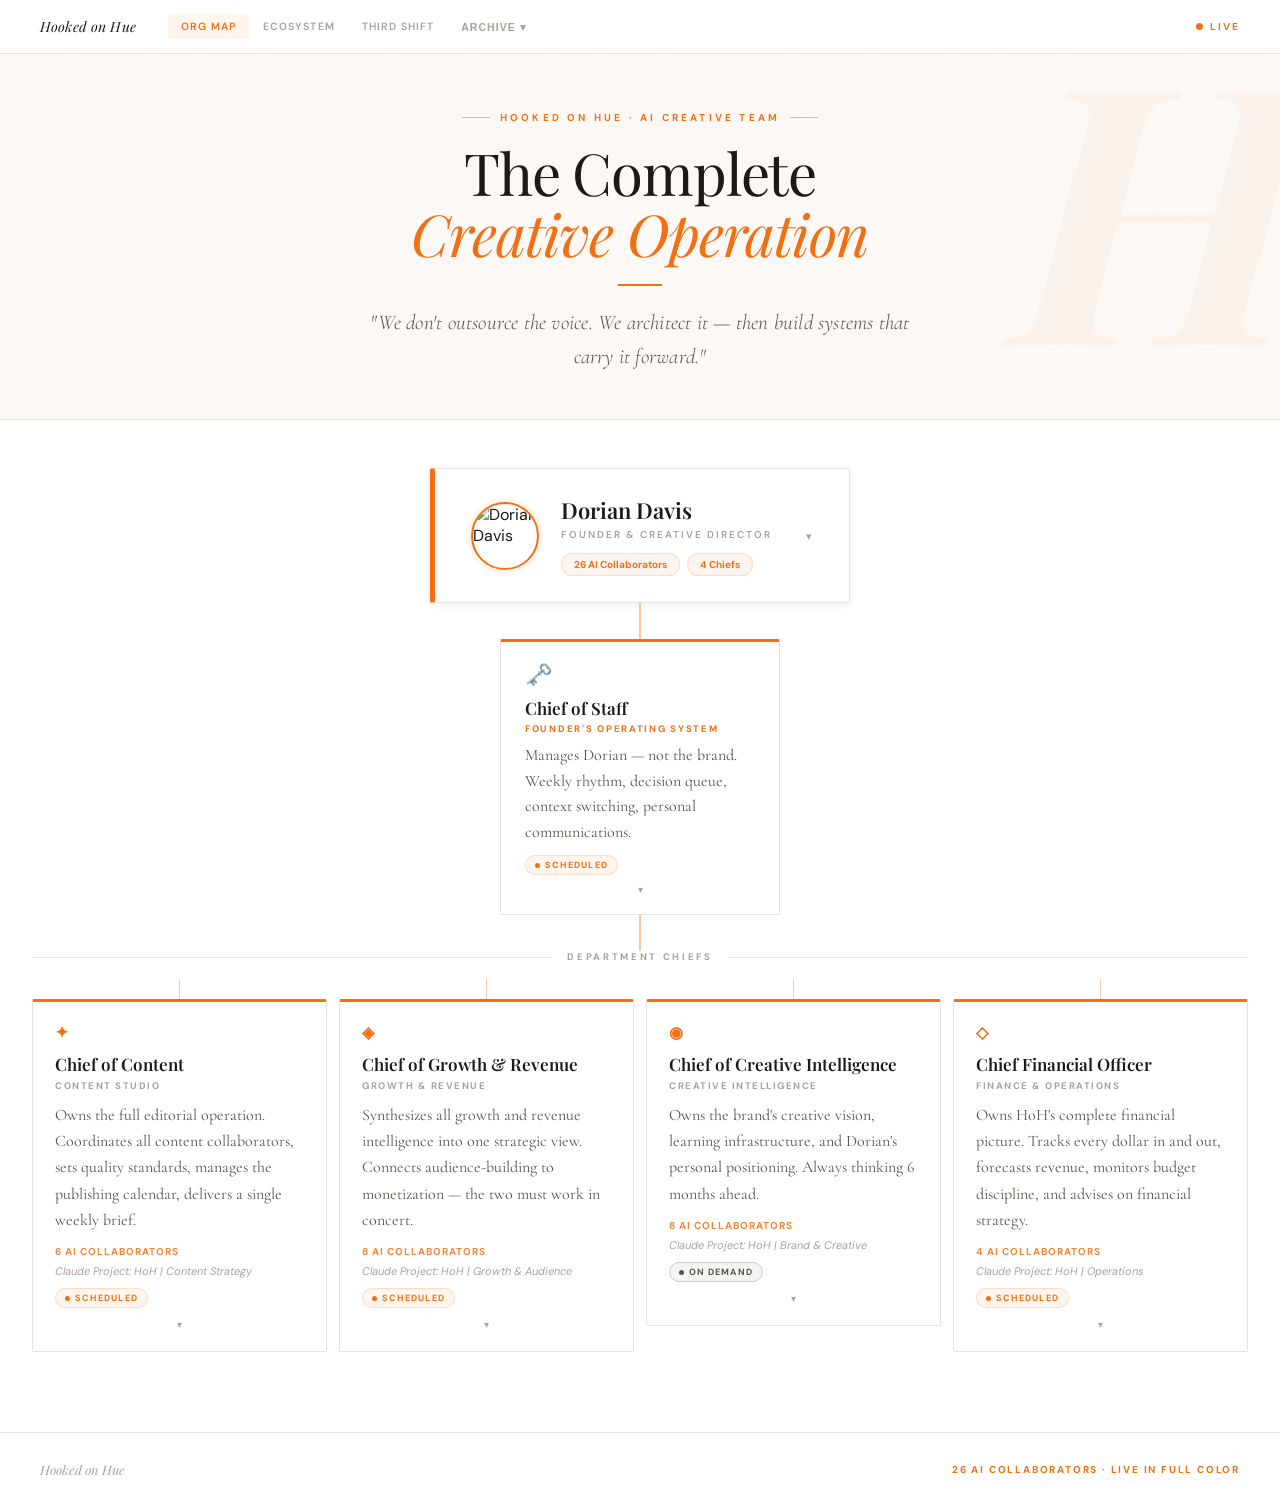
==== index.html @ 6f7af5a8 "v6 Refresh" ====
<!DOCTYPE html>
<html lang="en">
<head>
<meta charset="UTF-8">
<meta name="viewport" content="width=device-width, initial-scale=1.0">
<title>Hooked on Hue — AI Creative Team</title>
<link rel="preconnect" href="https://fonts.googleapis.com">
<link rel="preconnect" href="https://fonts.gstatic.com" crossorigin>
<link href="https://fonts.googleapis.com/css2?family=Playfair+Display:ital,wght@0,400;0,600;0,700;1,400;1,600&family=Cormorant+Garamond:ital,wght@0,300;0,400;0,500;1,300;1,400&family=DM+Sans:opsz,wght@9..40,300;9..40,400;9..40,500;9..40,600&display=swap" rel="stylesheet">
<link rel="stylesheet" href="shared.css">
<style>

/* ── Hero ──────────────────────────────────── */
.hero {
  position: relative; overflow: hidden;
  background: var(--warm-wash);
  padding: 48px 40px 44px;
  text-align: center;
  border-bottom: 1px solid var(--border);
}

.hero::before {
  content: '';
  position: absolute; inset: 0; z-index: 0; pointer-events: none;
  background-image: url("data:image/svg+xml,%3Csvg xmlns='http://www.w3.org/2000/svg' width='400' height='400'%3E%3Cfilter id='g'%3E%3CfeTurbulence type='fractalNoise' baseFrequency='.85' numOctaves='4' stitchTiles='stitch'/%3E%3C/filter%3E%3Crect width='400' height='400' filter='url(%23g)' opacity='.028'/%3E%3C/svg%3E");
  opacity: .6;
}

.hero::after {
  content: 'H';
  position: absolute; right: -2%; top: -10%;
  font-family: 'Playfair Display', serif;
  font-size: clamp(200px, 28vw, 380px);
  font-weight: 700; font-style: italic;
  color: var(--orange); opacity: .04;
  line-height: 1; pointer-events: none; z-index: 0;
  user-select: none;
}

.hero-inner { position: relative; z-index: 1; max-width: 900px; margin: 0 auto; }

.hero-eyebrow {
  display: inline-flex; align-items: center; gap: 10px;
  font-size: 10px; font-weight: 700; letter-spacing: .32em;
  text-transform: uppercase; color: var(--orange);
  margin-bottom: 18px; animation: fadeUp .7s ease both;
}
.hero-eyebrow::before, .hero-eyebrow::after {
  content: ''; display: block;
  width: 28px; height: 1px; background: var(--orange); opacity: .5;
}

.hero-title {
  font-family: 'Playfair Display', serif;
  font-size: clamp(34px, 5vw, 58px);
  font-weight: 400; line-height: 1.05;
  color: var(--ink); letter-spacing: -.02em;
  animation: fadeUp .7s .08s ease both;
}
.hero-title em {
  font-style: italic; color: var(--orange);
  display: block;
}

.hero-rule {
  width: 44px; height: 2px; background: var(--orange);
  margin: 20px auto; opacity: .7;
  animation: fadeUp .7s .16s ease both;
}

.hero-sub {
  font-family: 'Cormorant Garamond', serif;
  font-size: clamp(17px, 1.8vw, 21px); font-style: italic; font-weight: 300;
  color: var(--ink-mid); max-width: 560px; margin: 0 auto;
  line-height: 1.65; letter-spacing: .01em;
  animation: fadeUp .7s .24s ease both;
}

/* ── Org wrap ────────────────────────────── */
.org-wrap { max-width: 1400px; margin: 0 auto; padding: 48px 32px 80px; }

/* ── Founder — solo centered top ─────────── */
.founder-tier {
  display: flex; flex-direction: column; align-items: center;
  margin-bottom: 0;
  animation: fadeUp .65s .1s ease both;
}

.founder-card {
  display: flex; align-items: center; gap: 22px;
  background: var(--white); border: 1.5px solid var(--border);
  border-left: 5px solid var(--orange);
  border-radius: var(--r); padding: 26px 36px;
  cursor: pointer; transition: all .2s ease;
  box-shadow: var(--shadow-sm);
  position: relative; z-index: 2;
  min-width: 420px;
}
.founder-card:hover { box-shadow: var(--shadow-md); }
.founder-card.open { box-shadow: var(--shadow-md); border-color: var(--orange); }

.f-photo {
  width: 68px; height: 68px; border-radius: 50%;
  overflow: hidden; flex-shrink: 0;
  border: 2.5px solid var(--orange);
  box-shadow: 0 0 0 4px var(--orange-lite);
}
.f-photo img { width: 100%; height: 100%; object-fit: cover; object-position: center top; }

.f-name {
  font-family: 'Playfair Display', serif;
  font-size: 22px; font-weight: 600; color: var(--ink); margin-bottom: 3px;
}
.f-title {
  font-size: 10px; font-weight: 600; letter-spacing: .2em;
  text-transform: uppercase; color: var(--ink-light); margin-bottom: 12px;
}
.f-pills { display: flex; gap: 7px; flex-wrap: wrap; }
.f-pill {
  background: var(--orange-lite); border: 1px solid var(--orange-mid);
  border-radius: 20px; padding: 4px 12px;
  font-size: 10px; font-weight: 700; color: var(--orange);
}
.f-chevron {
  font-size: 11px; color: var(--ink-light);
  transition: transform .22s ease; flex-shrink: 0; margin-left: 12px;
}
.founder-card.open .f-chevron { transform: rotate(180deg); }

.founder-detail {
  display: none;
  background: var(--off-white); border: 1px solid var(--border);
  border-top: 3px solid var(--orange); border-radius: 0 0 var(--r) var(--r);
  padding: 24px 36px; margin-top: -1px;
  animation: panelIn .22s ease;
  min-width: 420px;
}
.founder-detail.open { display: block; }

/* ── V connector down from founder ────────── */
.v-connector { display: flex; flex-direction: column; align-items: center; }
.v-line { width: 1.5px; background: var(--orange); opacity: .4; }
.v-line-long { height: 36px; }
.v-line-short { height: 20px; }

/* ── CoS tier — centered between founder and chiefs ── */
.cos-tier {
  display: flex; flex-direction: column; align-items: center;
  animation: fadeUp .65s .14s ease both;
}

.cos-card {
  background: var(--white); border: 1.5px solid var(--border);
  border-top: 3px solid var(--orange);
  border-radius: var(--r); padding: 18px 24px;
  cursor: pointer; transition: all .18s ease;
  width: 280px; position: relative; text-align: left;
}
.cos-card:hover { box-shadow: var(--shadow-sm); border-color: var(--orange); }
.cos-card.open { box-shadow: var(--shadow-sm); border-color: var(--orange); }

.cos-icon { font-size: 22px; margin-bottom: 8px; display: block; }
.cos-name {
  font-family: 'Playfair Display', serif;
  font-size: 17px; font-weight: 600; color: var(--ink); margin-bottom: 4px;
}
.cos-role {
  font-size: 9.5px; font-weight: 700; letter-spacing: .18em;
  text-transform: uppercase; color: var(--orange); margin-bottom: 8px;
}
.cos-desc {
  font-family: 'Cormorant Garamond', serif;
  font-size: 16px; line-height: 1.6; color: var(--ink-mid);
}
.cos-chevron {
  display: block; text-align: center; font-size: 10px;
  color: var(--ink-light); margin-top: 8px;
  transition: transform .2s ease;
}
.cos-card.open .cos-chevron { transform: rotate(180deg); }

.cos-detail {
  display: none; width: 280px;
  background: var(--off-white); border: 1.5px solid var(--orange);
  border-top: none; border-radius: 0 0 var(--r) var(--r);
  padding: 16px 18px; animation: panelIn .2s ease;
}
.cos-detail.open { display: block; }

/* ── Chiefs section ───────────────────────── */
.chiefs-section { animation: fadeUp .65s .18s ease both; }

.chiefs-label {
  text-align: center; margin-bottom: 16px;
  font-size: 9.5px; font-weight: 700; letter-spacing: .28em;
  text-transform: uppercase; color: var(--ink-light);
  display: flex; align-items: center; gap: 16px;
}
.chiefs-label::before, .chiefs-label::after {
  content: ''; flex: 1; height: 1px; background: var(--border);
}

.chiefs-top-line {
  position: relative; display: flex;
  justify-content: center; margin-bottom: 0;
}
.chiefs-h-bar {
  position: absolute; top: 0; height: 1.5px;
  background: var(--orange); opacity: .35;
}
.chiefs-drops {
  display: flex; gap: 12px; justify-content: center;
  width: 100%;
}
.chief-drop {
  flex: 1; display: flex; flex-direction: column;
  align-items: center; max-width: 320px;
}
.chief-drop-line { width: 1.5px; height: 20px; background: var(--orange); opacity: .35; }

/* Chief card */
.chief-card {
  width: 100%; background: var(--white);
  border: 1.5px solid var(--border); border-top: 3px solid var(--orange);
  border-radius: var(--r); padding: 20px 22px;
  cursor: pointer; transition: all .18s ease;
  position: relative;
}
.chief-card:hover { box-shadow: var(--shadow-sm); border-color: var(--orange); }
.chief-card.open { box-shadow: var(--shadow-md); border-color: var(--orange); }

.chief-icon {
  font-size: 16px; color: var(--orange); font-weight: 700;
  margin-bottom: 10px; display: block;
}
.chief-name {
  font-family: 'Playfair Display', serif;
  font-size: 17px; font-weight: 600; color: var(--ink);
  margin-bottom: 4px; line-height: 1.3;
}
.chief-dept {
  font-size: 9.5px; font-weight: 700; letter-spacing: .16em;
  text-transform: uppercase; color: var(--ink-light); margin-bottom: 10px;
}
.chief-desc {
  font-family: 'Cormorant Garamond', serif;
  font-size: 16px; line-height: 1.65; color: var(--ink-mid);
}
.chief-count {
  font-size: 10px; font-weight: 700; letter-spacing: .1em;
  text-transform: uppercase; color: var(--orange); margin-top: 12px; opacity: .85;
}
.chief-project {
  font-size: 11px; font-style: italic; color: var(--ink-light);
  margin-top: 6px;
}
.chief-chevron {
  display: block; text-align: center; font-size: 10px;
  color: var(--ink-light); margin-top: 10px;
  transition: transform .2s ease;
}
.chief-card.open .chief-chevron { transform: rotate(180deg); }

/* ── Collaborator section ─────────────────── */
.agents-section {
  display: none; animation: scaleIn .28s ease;
  margin-top: 0;
}
.agents-section.open { display: block; }

.chief-panel {
  background: var(--warm-wash); border: 1px solid var(--border);
  border-top: none; border-radius: 0 0 var(--r) var(--r);
  padding: 28px 28px; margin-bottom: 20px;
}

.dept-label-row {
  display: flex; align-items: center; gap: 12px; margin-bottom: 16px;
}
.dept-label {
  font-size: 9.5px; font-weight: 700; letter-spacing: .26em;
  text-transform: uppercase; color: var(--orange); white-space: nowrap;
}
.dept-label-line { flex: 1; height: 1px; background: var(--border); }

.agents-grid {
  display: grid; grid-template-columns: repeat(4, 1fr); gap: 12px;
}
@media (max-width: 1100px) { .agents-grid { grid-template-columns: repeat(3,1fr); } }
@media (max-width: 720px) { .agents-grid { grid-template-columns: repeat(2,1fr); } }
@media (max-width: 460px) { .agents-grid { grid-template-columns: 1fr; } }

/* Collaborator card */
.agent-card {
  background: var(--white); border: 1px solid var(--border);
  border-radius: var(--r); padding: 18px 18px;
  cursor: pointer; transition: all .15s ease;
  position: relative; overflow: hidden;
}
.agent-card::after {
  content: ''; position: absolute;
  bottom: 0; left: 0; right: 0; height: 2px;
  background: var(--orange);
  transform: scaleX(0); transform-origin: left;
  transition: transform .2s ease;
}
.agent-card:hover { border-color: var(--orange); box-shadow: var(--shadow-xs); }
.agent-card:hover::after { transform: scaleX(1); }
.agent-card.open { border-color: var(--orange); box-shadow: var(--shadow-xs); }
.agent-card.open::after { transform: scaleX(1); }

.a-top { display: flex; align-items: flex-start; gap: 12px; margin-bottom: 10px; }
.a-icon { width: 36px; height: 36px; border-radius: 50%; display: flex; align-items: center; justify-content: center; font-size: 16px; flex-shrink: 0; border: 1px solid var(--border); }
.a-name { font-family: 'Playfair Display', serif; font-size: 16px; font-weight: 600; color: var(--ink); line-height: 1.25; margin-bottom: 3px; }
.a-role { font-size: 9.5px; font-weight: 700; letter-spacing: .12em; text-transform: uppercase; color: var(--orange); }
.a-desc { font-family: 'DM Sans', sans-serif; font-size: 13.5px; line-height: 1.65; color: var(--ink-mid); }

/* Collaborator detail */
.agent-detail-wrap { width: 100%; margin-top: 12px; }
.agent-detail {
  background: var(--off-white); border: 1.5px solid var(--orange);
  border-radius: var(--r); padding: 24px 26px;
  animation: panelIn .22s ease;
}

/* Shared detail styles */
.d-head { display: flex; align-items: center; justify-content: space-between; margin-bottom: 18px; }
.d-title { font-family: 'Playfair Display', serif; font-size: 22px; font-weight: 600; color: var(--ink); }
.d-close { width: 30px; height: 30px; border-radius: 50%; border: 1px solid var(--border); background: none; cursor: pointer; font-size: 12px; color: var(--ink-light); display: flex; align-items: center; justify-content: center; transition: all .14s; }
.d-close:hover { border-color: var(--orange); color: var(--ink); }
.d-grid { display: grid; grid-template-columns: 1fr 1fr; gap: 28px; }
@media (max-width: 520px) { .d-grid { grid-template-columns: 1fr; } }
.d-label { font-size: 10px; font-weight: 700; letter-spacing: .24em; text-transform: uppercase; color: var(--orange); margin-bottom: 10px; }
.d-text { font-family: 'Cormorant Garamond', serif; font-size: 18px; line-height: 1.75; color: #3a3a38; }
.d-list { list-style: none; }
.d-list li { font-family: 'DM Sans', sans-serif; font-size: 14px; color: #3a3a38; padding: 6px 0; border-bottom: 1px solid var(--border); display: flex; align-items: flex-start; gap: 10px; line-height: 1.55; }
.d-list li::before { content: '—'; color: var(--orange); font-size: 11px; flex-shrink: 0; margin-top: 3px; opacity: .8; }
.d-project { font-size: 12.5px; font-style: italic; color: var(--ink-light); margin-top: 16px; }

</style>
</head>
<body>

<nav>
  <a class="nav-brand" href="index.html">Hooked on Hue</a>
  <div class="nav-links">
    <a class="nav-link active" href="index.html">Org Map</a>
    <a class="nav-link" href="ecosystem.html">Ecosystem</a>
    <a class="nav-link" href="third-shift.html">Third Shift</a>
    <div class="nav-dropdown">
      <button class="nav-link dropdown-toggle" onclick="toggleNav(event)">Archive ▾</button>
      <div class="dropdown-menu" id="navDropdown">
        <a href="roster.html">Full Roster</a>
        <a href="data-flow.html">Data Flow</a>
      </div>
    </div>
  </div>
  <div class="nav-live"><span class="live-dot"></span>Live</div>
</nav>

<!-- ── HERO ──────────────────────────────── -->
<div class="hero">
  <div class="hero-inner">
    <div class="hero-eyebrow">Hooked on Hue · AI Creative Team</div>
    <h1 class="hero-title">
      The Complete
      <em>Creative Operation</em>
    </h1>
    <div class="hero-rule"></div>
    <p class="hero-sub">"We don't outsource the voice. We architect it — then build systems that carry it forward."</p>
  </div>
</div>

<!-- ── ORG MAP ────────────────────────────── -->
<div class="page">
<div class="org-wrap">

  <!-- FOUNDER — solo, centered, top tier -->
  <div class="founder-tier">
    <div class="founder-card" id="founderCard" onclick="toggleFounder()">
      <div class="f-photo">
        <img src="https://raw.githubusercontent.com/hookedonhue/team/main/dorian.jpg" alt="Dorian Davis">
      </div>
      <div>
        <div class="f-name">Dorian Davis</div>
        <div class="f-title">Founder & Creative Director</div>
        <div class="f-pills">
          <span class="f-pill">26 AI Collaborators</span>
          <span class="f-pill">4 Chiefs</span>
        </div>
      </div>
      <div class="f-chevron">▾</div>
    </div>
    <div class="founder-detail" id="founderDetail">
      <div class="d-grid">
        <div>
          <div class="d-label">Role</div>
          <div class="d-text">Founder and Creative Director of Hooked on Hue — a media and philosophy brand built around color, design, and intentional living. All 26 AI collaborators report through 4 Chiefs directly to Dorian.</div>
        </div>
        <div>
          <div class="d-label">Direct Reports</div>
          <ul class="d-list">
            <li>Chief of Staff</li>
            <li>Chief of Content</li>
            <li>Chief of Growth & Revenue</li>
            <li>Chief of Creative Intelligence</li>
            <li>Chief Financial Officer</li>
          </ul>
        </div>
      </div>
    </div>
  </div>

  <!-- V line down to CoS -->
  <div class="v-connector">
    <div class="v-line v-line-long"></div>
  </div>

  <!-- CHIEF OF STAFF — centered, between founder and chiefs -->
  <div class="cos-tier">
    <div class="cos-card" id="cosCard" onclick="toggleCoS()">
      <span class="cos-icon">🗝️</span>
      <div class="cos-name">Chief of Staff</div>
      <div class="cos-role">Founder's Operating System</div>
      <div class="cos-desc">Manages Dorian — not the brand. Weekly rhythm, decision queue, context switching, personal communications.</div>
      <div class="status status-scheduled" style="margin-top:10px;"><span class="status-dot"></span>Scheduled</div>
      <span class="cos-chevron">▾</span>
    </div>
    <div class="cos-detail" id="cosDetail">
      <div class="d-label">What It Does</div>
      <div class="d-text" style="font-size:15px;line-height:1.65;">Not a department head — an extension of the founder's capacity to lead. Sits between Dorian and the four Chiefs, synthesizing the full picture into one operating layer.</div>
      <ul class="d-list" style="margin-top:12px;">
        <li>Weekly review and priority setting</li>
        <li>Context briefs between projects</li>
        <li>Decision queue management</li>
        <li>Personal communications drafting</li>
        <li>Pipeline tracking across engagements</li>
        <li>Goal progress monitoring</li>
      </ul>
      <div class="d-project">Claude Project: HoH | Chief of Staff</div>
    </div>
  </div>

  <!-- V line down to chiefs -->
  <div class="v-connector">
    <div class="v-line v-line-long"></div>
  </div>

  <!-- CHIEFS -->
  <div class="chiefs-section">
    <div class="chiefs-label">Department Chiefs</div>
    <div class="chiefs-drops" id="chiefsRow"></div>
    <div id="agentSections"></div>
  </div>

</div>
</div>

<footer>
  <span class="footer-brand">Hooked on Hue</span>
  <span class="footer-tagline">26 AI Collaborators · Live In Full Color</span>
</footer>

<script src="data.js"></script>
<script>

let founderOpen = false;
let cosOpen = false;
let openChief = null;
let openAgent = null;

/* ── Founder ── */
function toggleFounder() {
  founderOpen = !founderOpen;
  document.getElementById('founderCard').classList.toggle('open', founderOpen);
  document.getElementById('founderDetail').classList.toggle('open', founderOpen);
}

/* ── CoS ── */
function toggleCoS() {
  cosOpen = !cosOpen;
  document.getElementById('cosCard').classList.toggle('open', cosOpen);
  document.getElementById('cosDetail').classList.toggle('open', cosOpen);
}

/* ── Badge ── */
function badge(s, l) {
  return `<div class="status status-${s}"><span class="status-dot"></span>${l}</div>`;
}

/* ── Chiefs ── */
function renderChiefs() {
  const row = document.getElementById('chiefsRow');
  const sections = document.getElementById('agentSections');

  HOH.chiefs.forEach((chief, ci) => {
    const dept = HOH.departments[ci];

    const drop = document.createElement('div');
    drop.className = 'chief-drop';
    drop.innerHTML = `
      <div class="chief-drop-line"></div>
      <div class="chief-card" id="chief-${ci}" onclick="toggleChief(${ci})">
        <span class="chief-icon">${chief.icon}</span>
        <div class="chief-name">${chief.name}</div>
        <div class="chief-dept">${chief.dept}</div>
        <div class="chief-desc">${chief.desc}</div>
        <div class="chief-count">${dept.agents.length} AI Collaborators</div>
        <div class="chief-project">Claude Project: ${chief.project}</div>
        ${badge(chief.status, chief.statusLabel)}
        <span class="chief-chevron">▾</span>
      </div>
    `;
    row.appendChild(drop);

    const section = document.createElement('div');
    section.className = 'agents-section';
    section.id = `section-${ci}`;
    section.innerHTML = `
      <div class="chief-panel">
        <div class="d-head">
          <div class="d-title">${chief.name}</div>
          <button class="d-close" onclick="closeChief(${ci})">✕</button>
        </div>
        <div class="d-grid" style="margin-bottom:24px;">
          <div>
            <div class="d-label">Role</div>
            <div class="d-text">${chief.what}</div>
          </div>
          <div>
            <div class="d-label">Responsibilities</div>
            <ul class="d-list">${chief.capabilities.map(c=>`<li>${c}</li>`).join('')}</ul>
          </div>
        </div>
        <div class="dept-label-row">
          <span class="dept-label">${dept.name} — AI Collaborators</span>
          <div class="dept-label-line"></div>
        </div>
        <div class="agents-grid" id="grid-${ci}"></div>
        <div class="agent-detail-wrap" id="adw-${ci}"></div>
      </div>
    `;
    sections.appendChild(section);

    const grid = section.querySelector(`#grid-${ci}`);
    dept.agents.forEach((a, ai) => {
      const card = document.createElement('div');
      card.className = 'agent-card';
      card.id = `agent-${ci}-${ai}`;
      card.innerHTML = `
        <div class="a-top">
          <div class="a-icon" style="background:${a.iconBg}">${a.icon}</div>
          <div>
            <div class="a-name">${a.name}</div>
            <div class="a-role">${a.role}</div>
          </div>
        </div>
        <div class="a-desc">${a.desc}</div>
        ${badge(a.status, a.statusLabel)}
      `;
      card.addEventListener('click', e => { e.stopPropagation(); toggleAgent(ci, ai); });
      grid.appendChild(card);
    });
  });
}

/* ── Toggle Chief ── */
function toggleChief(ci) {
  const card = document.getElementById(`chief-${ci}`);
  const section = document.getElementById(`section-${ci}`);
  if (openChief === ci) {
    card.classList.remove('open');
    section.classList.remove('open');
    clearAgent(ci);
    openChief = null;
    return;
  }
  if (openChief !== null) {
    document.getElementById(`chief-${openChief}`).classList.remove('open');
    document.getElementById(`section-${openChief}`).classList.remove('open');
    clearAgent(openChief);
  }
  openChief = ci;
  card.classList.add('open');
  section.classList.add('open');
  setTimeout(() => section.scrollIntoView({ behavior: 'smooth', block: 'nearest' }), 40);
}

function closeChief(ci) {
  document.getElementById(`chief-${ci}`).classList.remove('open');
  document.getElementById(`section-${ci}`).classList.remove('open');
  clearAgent(ci);
  openChief = null;
}

/* ── Toggle Collaborator ── */
function toggleAgent(ci, ai) {
  const key = `${ci}-${ai}`;
  const adw = document.getElementById(`adw-${ci}`);
  const allCards = document.getElementById(`grid-${ci}`).querySelectorAll('.agent-card');
  if (openAgent === key) {
    allCards.forEach(c => c.classList.remove('open'));
    adw.innerHTML = '';
    openAgent = null;
    return;
  }
  allCards.forEach(c => c.classList.remove('open'));
  document.getElementById(`agent-${ci}-${ai}`).classList.add('open');
  openAgent = key;
  const a = HOH.departments[ci].agents[ai];
  adw.innerHTML = `
    <div class="agent-detail">
      <div class="d-head">
        <div class="d-title">${a.name}</div>
        <button class="d-close" onclick="clearAgent(${ci})">✕</button>
      </div>
      <div class="d-grid">
        <div>
          <div class="d-label">What It Does</div>
          <div class="d-text">${a.what}</div>
          <div class="d-project">Claude Project: ${a.project}</div>
        </div>
        <div>
          <div class="d-label">Key Capabilities</div>
          <ul class="d-list">${a.capabilities.map(c=>`<li>${c}</li>`).join('')}</ul>
        </div>
      </div>
    </div>
  `;
  setTimeout(() => adw.scrollIntoView({ behavior: 'smooth', block: 'nearest' }), 40);
}

function clearAgent(ci) {
  const adw = document.getElementById(`adw-${ci}`);
  if (adw) adw.innerHTML = '';
  const grid = document.getElementById(`grid-${ci}`);
  if (grid) grid.querySelectorAll('.agent-card').forEach(c => c.classList.remove('open'));
  openAgent = null;
}

renderChiefs();

function toggleNav(e){e.stopPropagation();document.getElementById('navDropdown').classList.toggle('open');}
document.addEventListener('click',()=>{const d=document.getElementById('navDropdown');if(d)d.classList.remove('open');});
</script>
</body>
</html>
---- shared.css ----
/* ── HOH TEAM — SHARED STYLES ─────────────────────────── */
*, *::before, *::after { box-sizing: border-box; margin: 0; padding: 0; }

:root {
  --white:        #ffffff;
  --off-white:    #fafaf9;
  --warm-wash:    #fdf9f6;
  --light:        #f4f4f2;
  --border:       #e6e4e0;
  --border-mid:   #ceccc8;
  --ink:          #1c1917;
  --ink-mid:      #57534e;
  --ink-light:    #a8a29e;
  --orange:       #f27013;
  --orange-lite:  rgba(242,112,19,.07);
  --orange-mid:   rgba(242,112,19,.18);
  --orange-bold:  rgba(242,112,19,.35);
  --shadow-xs:    0 1px 3px rgba(0,0,0,.05);
  --shadow-sm:    0 2px 8px rgba(0,0,0,.07);
  --shadow-md:    0 8px 24px rgba(0,0,0,.08);
  --shadow-lg:    0 20px 60px rgba(0,0,0,.10);
  --r:            2px;
}

html { scroll-behavior: smooth; font-size: 16px; }

body {
  font-family: 'DM Sans', sans-serif;
  background: var(--white);
  color: var(--ink);
  min-height: 100vh;
  overflow-x: hidden;
  -webkit-font-smoothing: antialiased;
  -moz-osx-font-smoothing: grayscale;
}

/* ── Nav ────────────────────────────────── */
nav {
  position: sticky; top: 0; z-index: 200;
  background: rgba(255,255,255,.96);
  backdrop-filter: blur(16px);
  -webkit-backdrop-filter: blur(16px);
  border-bottom: 1px solid var(--border);
  padding: 0 40px;
  display: flex; align-items: center;
  height: 54px; gap: 4px;
  overflow: visible;
}

.nav-brand {
  font-family: 'Playfair Display', serif;
  font-size: 14px; font-style: italic; font-weight: 400;
  color: var(--ink); letter-spacing: .01em;
  margin-right: 28px; text-decoration: none; white-space: nowrap;
  transition: color .15s;
}
.nav-brand:hover { color: var(--orange); }

.nav-links { display: flex; align-items: center; gap: 1px; overflow: visible; position: relative; z-index: 9999; }

.nav-link {
  font-size: 10.5px; font-weight: 600; letter-spacing: .1em;
  text-transform: uppercase; color: var(--ink-light);
  padding: 6px 13px; border-radius: var(--r);
  cursor: pointer; transition: all .15s ease;
  text-decoration: none; border: none; background: none; white-space: nowrap;
}
.nav-link:hover { color: var(--ink); background: var(--light); }
.nav-link.active { color: var(--orange); background: var(--orange-lite); }

.nav-dropdown { position: relative; z-index: 9999; }
.dropdown-menu {
  display: none;
  position: absolute; top: 100%; left: 0;
  margin-top: 6px;
  background: var(--white); border: 1px solid var(--border);
  border-radius: 4px; min-width: 160px;
  box-shadow: 0 8px 24px rgba(0,0,0,.12);
  z-index: 99999;
}
.dropdown-menu.open { display: block; }
.dropdown-menu a {
  display: block; padding: 11px 16px; font-size: 13px;
  font-weight: 500; color: var(--ink-mid); text-decoration: none;
  transition: all .12s; letter-spacing: .03em;
  white-space: nowrap;
}
.dropdown-menu a:hover { background: var(--orange-lite); color: var(--orange); }

.nav-live {
  margin-left: auto; display: flex; align-items: center; gap: 7px;
  font-size: 10px; font-weight: 700; letter-spacing: .2em;
  text-transform: uppercase; color: var(--orange);
}
.live-dot {
  width: 7px; height: 7px; border-radius: 50%;
  background: var(--orange); animation: pulse 2.2s ease-in-out infinite;
}
@keyframes pulse { 0%,100%{opacity:1;transform:scale(1);}50%{opacity:.3;transform:scale(.55);} }

/* ── Page ───────────────────────────────── */
.page { position: relative; z-index: 1; }

/* ── Status badges ──────────────────────── */
.status {
  display: inline-flex; align-items: center; gap: 5px;
  border-radius: 20px; padding: 3px 9px; margin-top: 10px;
  font-size: 9px; font-weight: 700; letter-spacing: .12em; text-transform: uppercase;
}
.status-dot { width: 5px; height: 5px; border-radius: 50%; flex-shrink: 0; }

.status-demand {
  background: var(--light); color: var(--ink-mid);
  border: 1px solid var(--border-mid);
}
.status-demand .status-dot { background: var(--ink-mid); }

.status-scheduled {
  background: var(--orange-lite); color: var(--orange);
  border: 1px solid var(--orange-mid);
}
.status-scheduled .status-dot { background: var(--orange); }

.status-trigger {
  background: var(--light); color: var(--ink);
  border: 1px solid var(--border-mid);
}
.status-trigger .status-dot { background: var(--orange); }

/* ── Footer ─────────────────────────────── */
footer {
  border-top: 1px solid var(--border);
  padding: 28px 40px;
  display: flex; align-items: center;
  justify-content: space-between; flex-wrap: wrap; gap: 12px;
  background: var(--white);
}
.footer-brand {
  font-family: 'Playfair Display', serif;
  font-size: 13px; font-style: italic; color: var(--ink-light);
}
.footer-tagline {
  font-size: 10px; font-weight: 700; letter-spacing: .18em;
  text-transform: uppercase; color: var(--orange);
}

/* ── Animations ─────────────────────────── */
@keyframes fadeUp { from{opacity:0;transform:translateY(20px);}to{opacity:1;transform:translateY(0);} }
@keyframes fadeIn { from{opacity:0;}to{opacity:1;} }
@keyframes panelIn { from{opacity:0;transform:translateY(-5px);}to{opacity:1;transform:translateY(0);} }
@keyframes slideIn { from{opacity:0;transform:translateX(-10px);}to{opacity:1;transform:translateX(0);} }
@keyframes scaleIn { from{opacity:0;transform:scale(.97);}to{opacity:1;transform:scale(1);} }
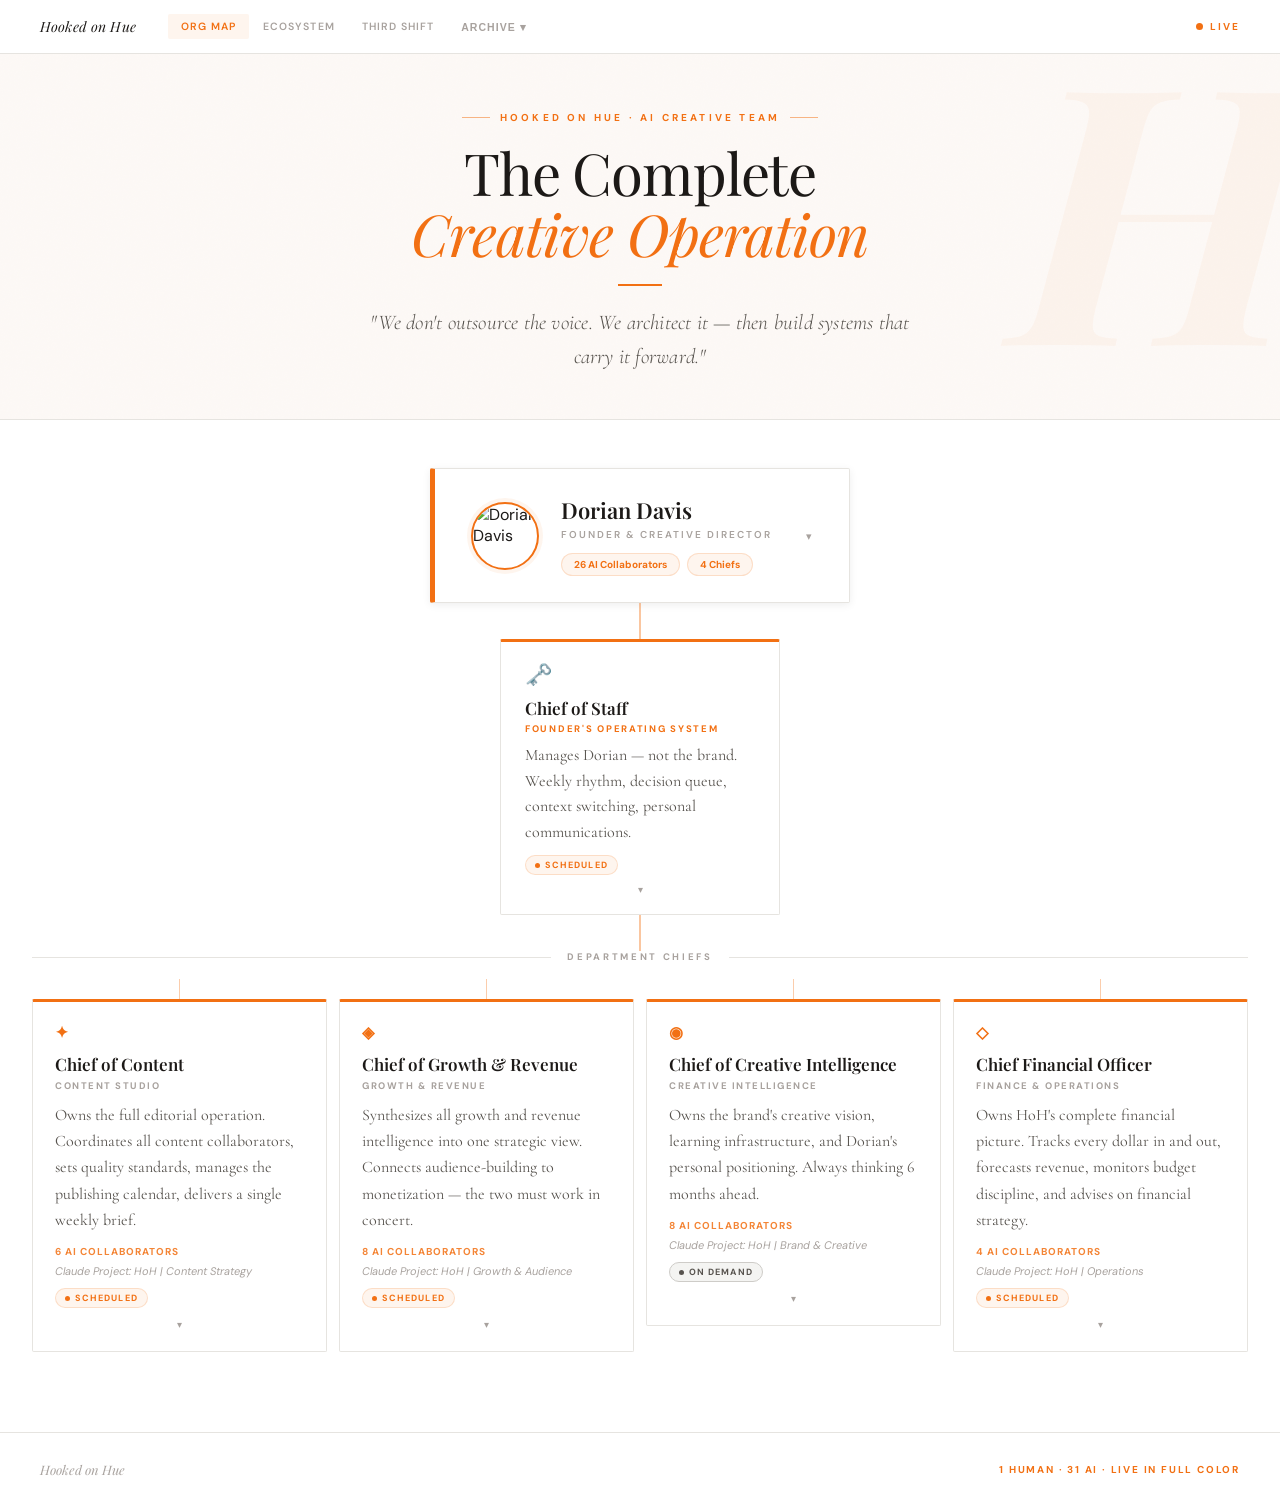
==== commit 27df6ecc: "v7 Refresh" ====
--- a/index.html
+++ b/index.html
@@ -458,7 +458,7 @@
 
 <footer>
   <span class="footer-brand">Hooked on Hue</span>
-  <span class="footer-tagline">26 AI Collaborators · Live In Full Color</span>
+  <span class="footer-tagline">1 Human · 31 AI · Live In Full Color</span>
 </footer>
 
 <script src="data.js"></script>
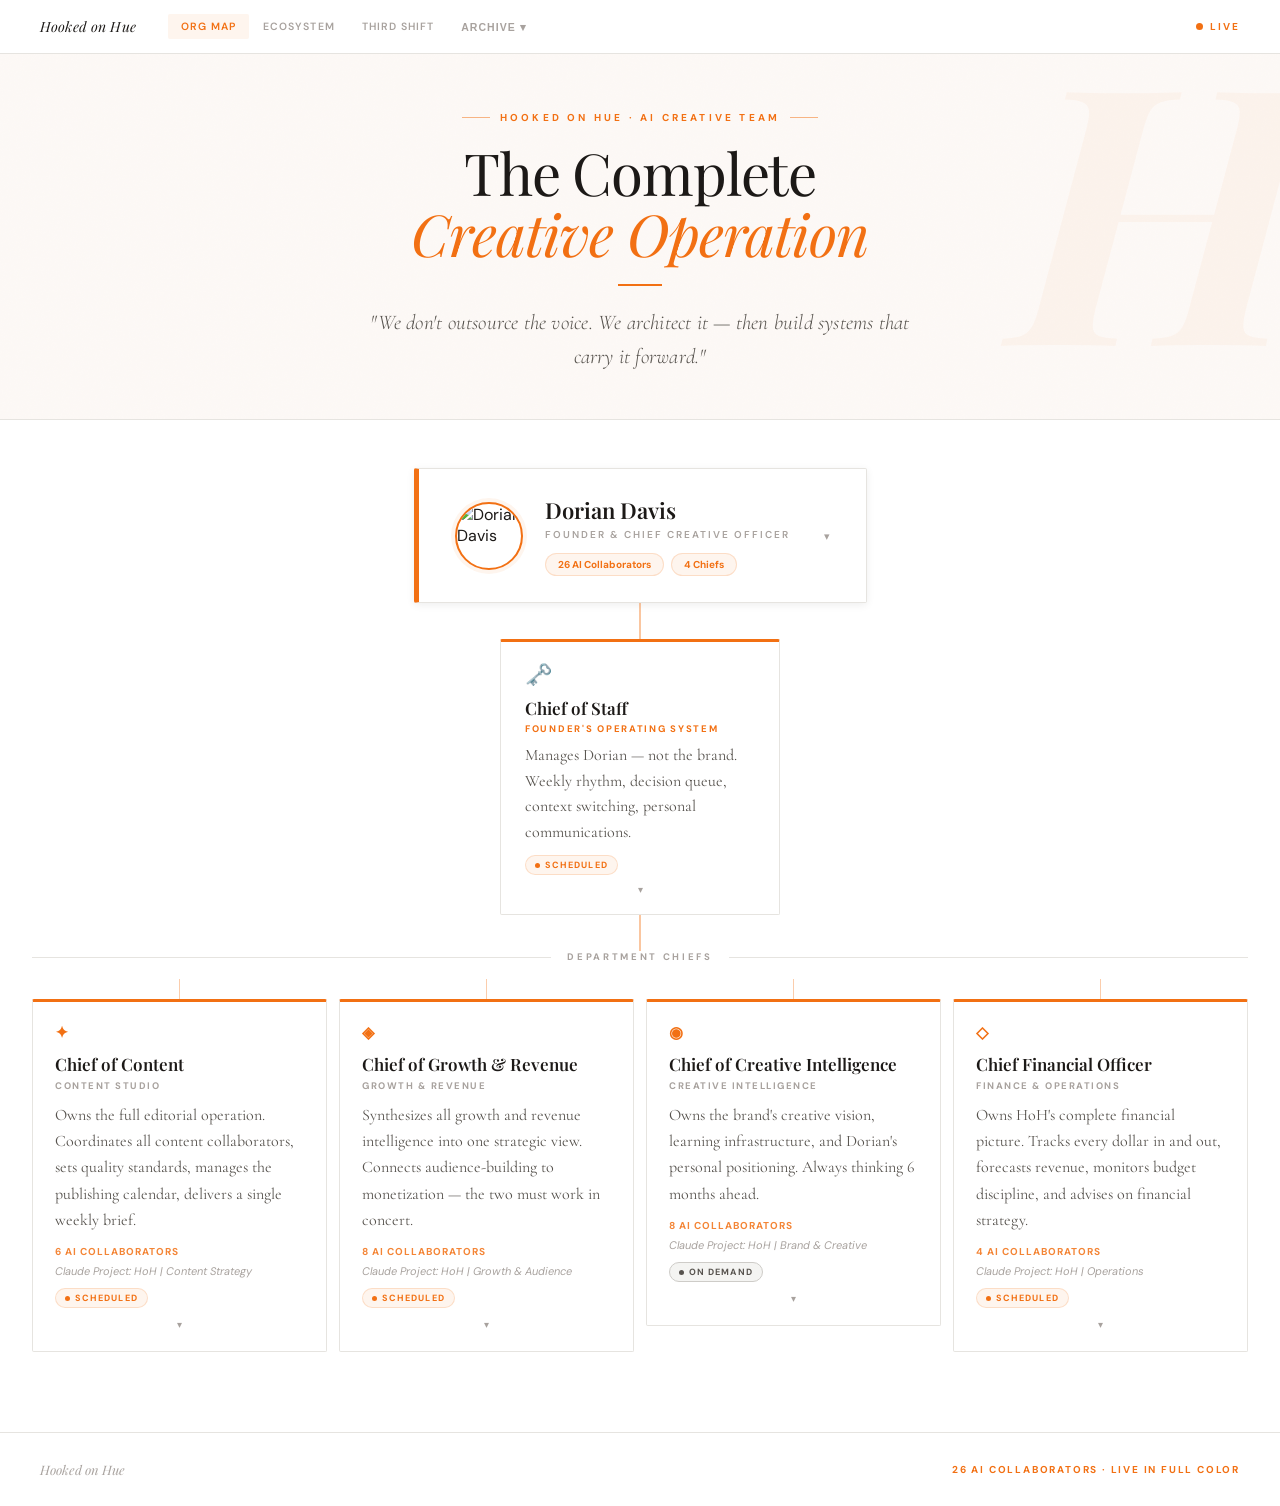
==== commit 59dd4f0b: "v7: Team expansion, hierarchy restructure, readability overhaul - Added 4 new AI Collaborators: Funn" ====
--- a/index.html
+++ b/index.html
@@ -383,7 +383,7 @@
       </div>
       <div>
         <div class="f-name">Dorian Davis</div>
-        <div class="f-title">Founder & Creative Director</div>
+        <div class="f-title">Founder & Chief Creative Officer</div>
         <div class="f-pills">
           <span class="f-pill">26 AI Collaborators</span>
           <span class="f-pill">4 Chiefs</span>
@@ -395,7 +395,7 @@
       <div class="d-grid">
         <div>
           <div class="d-label">Role</div>
-          <div class="d-text">Founder and Creative Director of Hooked on Hue — a media and philosophy brand built around color, design, and intentional living. All 26 AI collaborators report through 4 Chiefs directly to Dorian.</div>
+          <div class="d-text">Founder and Chief Creative Officer of Hooked on Hue — a media and philosophy brand built around color, design, and intentional living. All 26 AI collaborators report through 4 Chiefs directly to Dorian.</div>
         </div>
         <div>
           <div class="d-label">Direct Reports</div>
@@ -458,7 +458,7 @@
 
 <footer>
   <span class="footer-brand">Hooked on Hue</span>
-  <span class="footer-tagline">1 Human · 31 AI · Live In Full Color</span>
+  <span class="footer-tagline">26 AI Collaborators · Live In Full Color</span>
 </footer>
 
 <script src="data.js"></script>
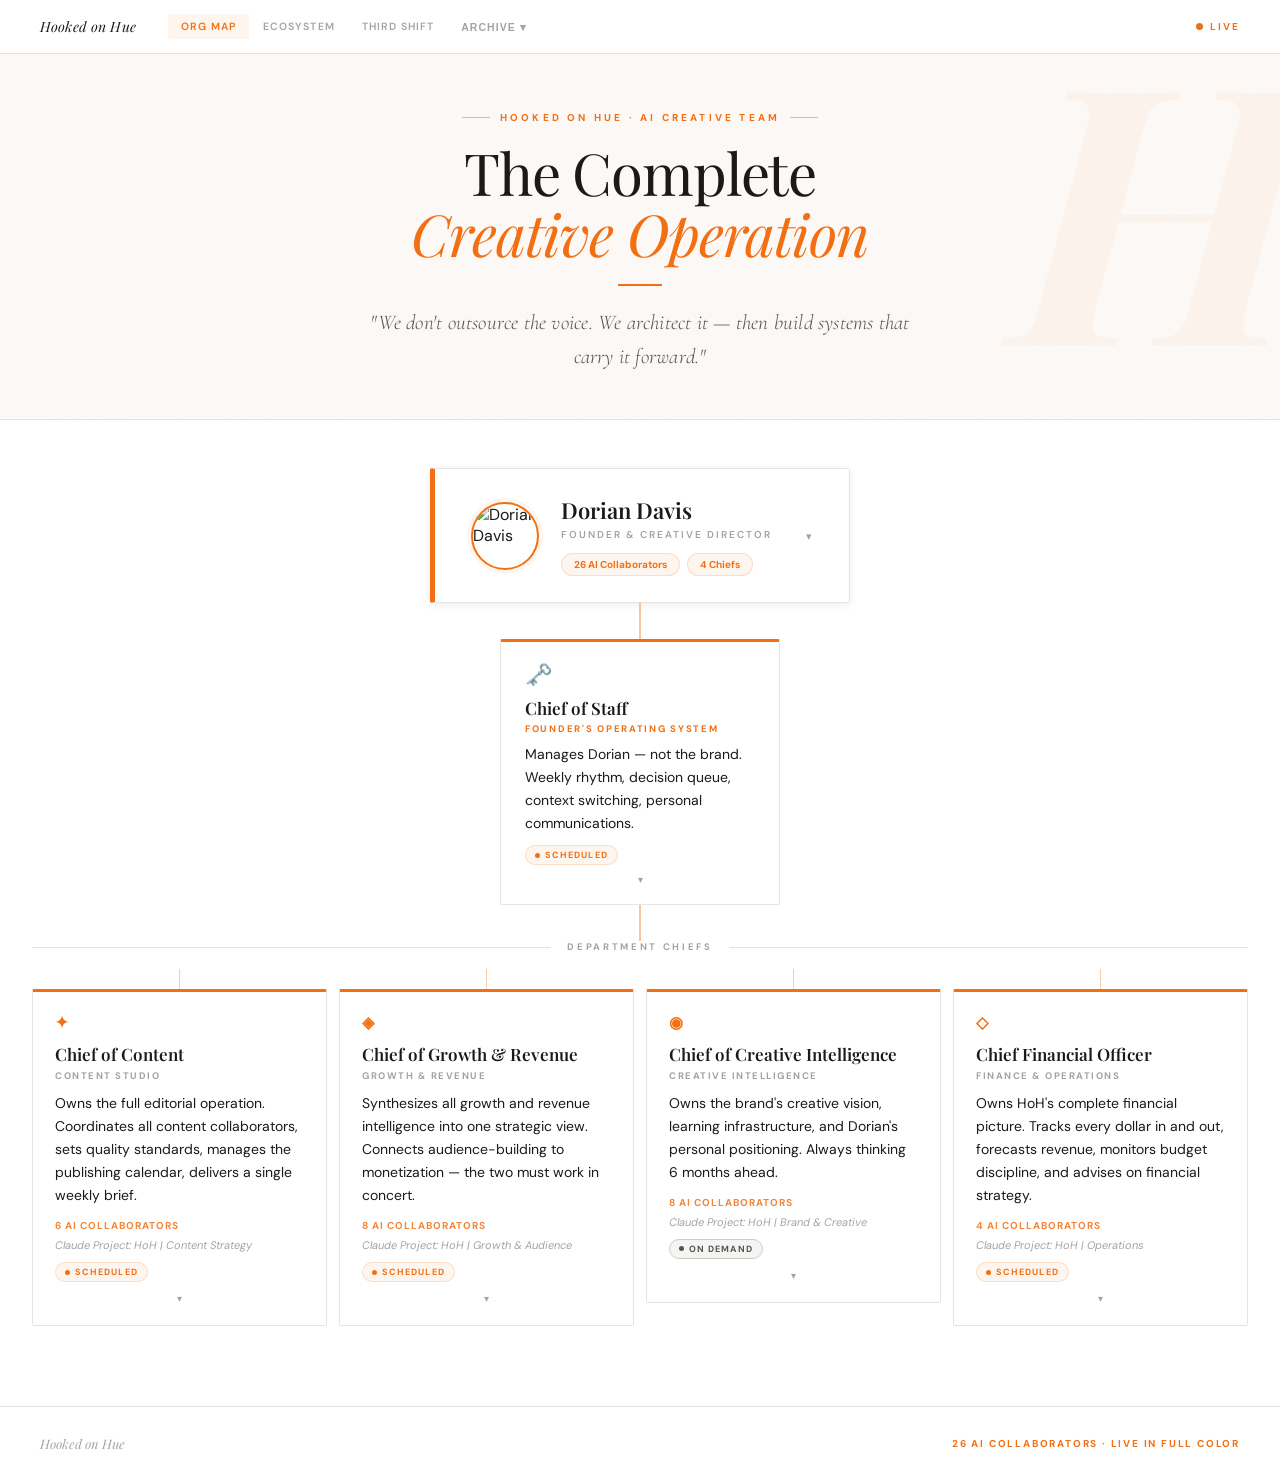
==== commit a4e1b901: "V8 Index Refresh" ====
--- a/index.html
+++ b/index.html
@@ -169,8 +169,8 @@
   text-transform: uppercase; color: var(--orange); margin-bottom: 8px;
 }
 .cos-desc {
-  font-family: 'Cormorant Garamond', serif;
-  font-size: 16px; line-height: 1.6; color: var(--ink-mid);
+  font-family: 'DM Sans', sans-serif;
+  font-size: 14px; line-height: 1.65; color: var(--ink); font-weight: 400;
 }
 .cos-chevron {
   display: block; text-align: center; font-size: 10px;
@@ -243,8 +243,8 @@
   text-transform: uppercase; color: var(--ink-light); margin-bottom: 10px;
 }
 .chief-desc {
-  font-family: 'Cormorant Garamond', serif;
-  font-size: 16px; line-height: 1.65; color: var(--ink-mid);
+  font-family: 'DM Sans', sans-serif;
+  font-size: 14px; line-height: 1.65; color: var(--ink); font-weight: 400;
 }
 .chief-count {
   font-size: 10px; font-weight: 700; letter-spacing: .1em;
@@ -383,7 +383,7 @@
       </div>
       <div>
         <div class="f-name">Dorian Davis</div>
-        <div class="f-title">Founder & Chief Creative Officer</div>
+        <div class="f-title">Founder & Creative Director</div>
         <div class="f-pills">
           <span class="f-pill">26 AI Collaborators</span>
           <span class="f-pill">4 Chiefs</span>
@@ -395,7 +395,7 @@
       <div class="d-grid">
         <div>
           <div class="d-label">Role</div>
-          <div class="d-text">Founder and Chief Creative Officer of Hooked on Hue — a media and philosophy brand built around color, design, and intentional living. All 26 AI collaborators report through 4 Chiefs directly to Dorian.</div>
+          <div class="d-text">Founder and Creative Director of Hooked on Hue — a media and philosophy brand built around color, design, and intentional living. All 26 AI collaborators report through 4 Chiefs directly to Dorian.</div>
         </div>
         <div>
           <div class="d-label">Direct Reports</div>
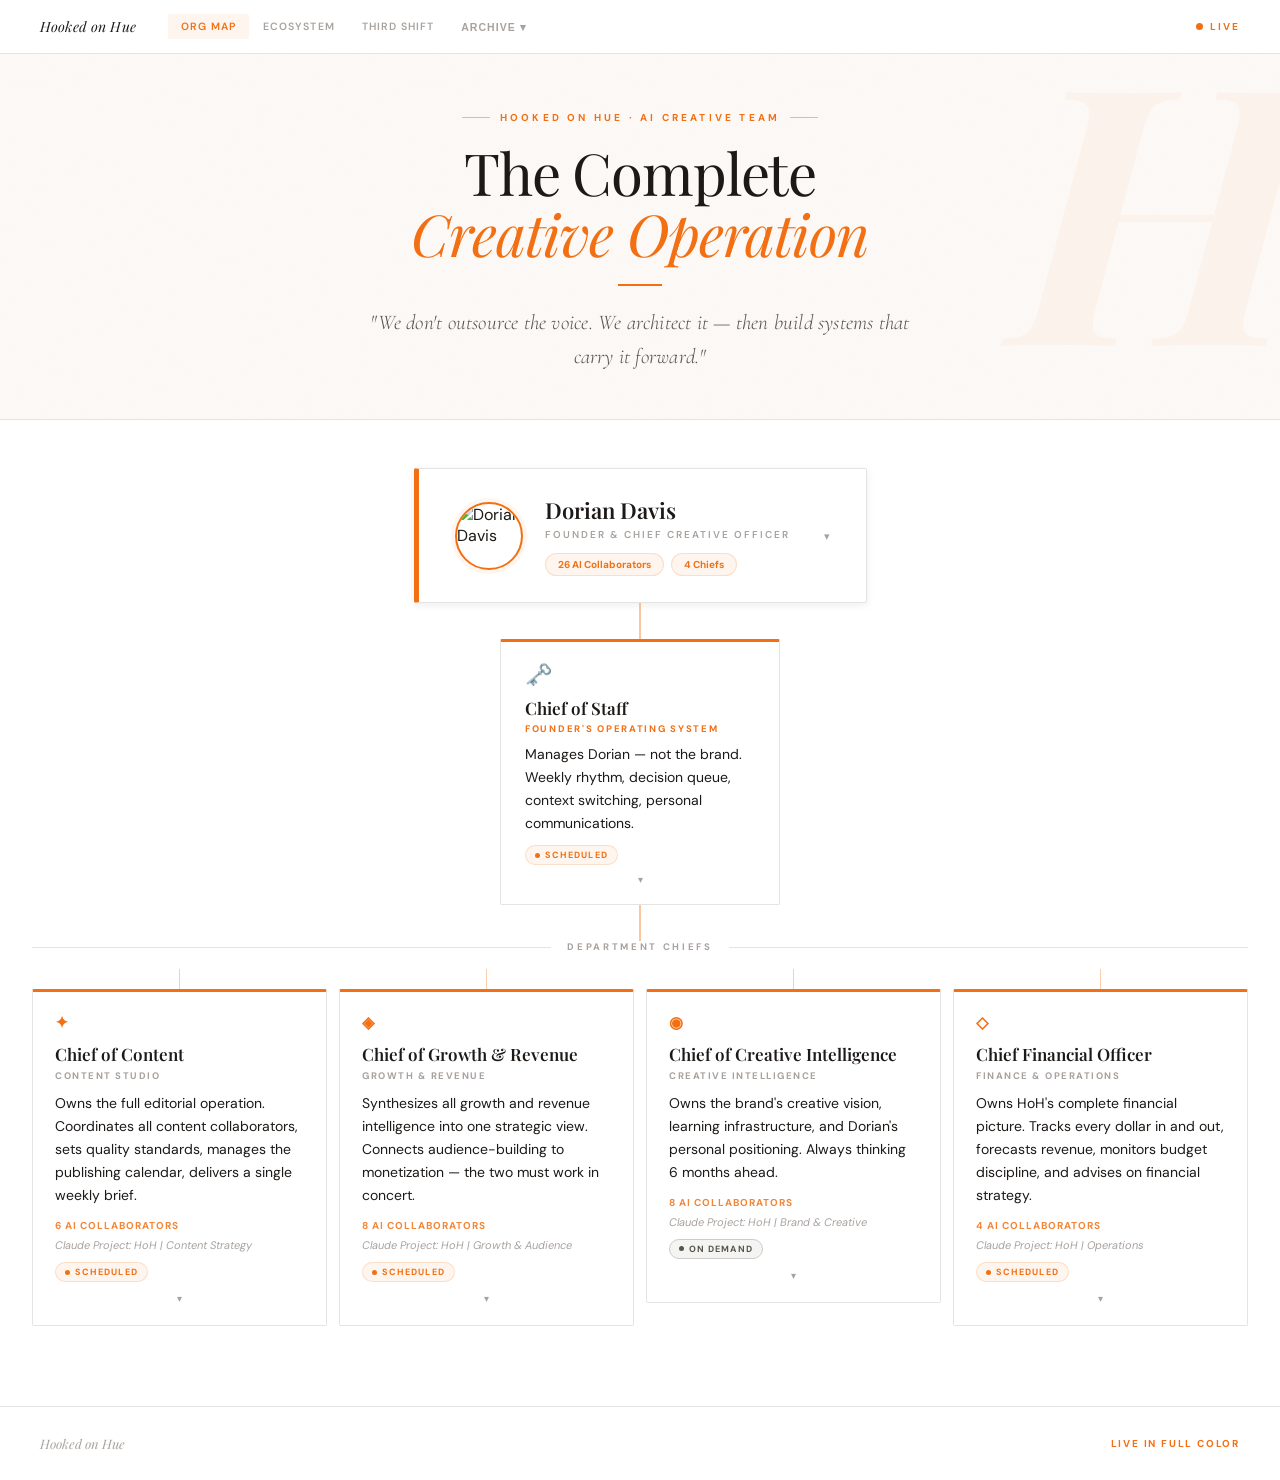
==== commit 4da3ee7a: "Update job title and footer tagline in index.html" ====
--- a/index.html
+++ b/index.html
@@ -383,7 +383,7 @@
       </div>
       <div>
         <div class="f-name">Dorian Davis</div>
-        <div class="f-title">Founder & Creative Director</div>
+        <div class="f-title">Founder & Chief Creative Officer</div>
         <div class="f-pills">
           <span class="f-pill">26 AI Collaborators</span>
           <span class="f-pill">4 Chiefs</span>
@@ -458,7 +458,7 @@
 
 <footer>
   <span class="footer-brand">Hooked on Hue</span>
-  <span class="footer-tagline">26 AI Collaborators · Live In Full Color</span>
+  <span class="footer-tagline">Live In Full Color</span>
 </footer>
 
 <script src="data.js"></script>
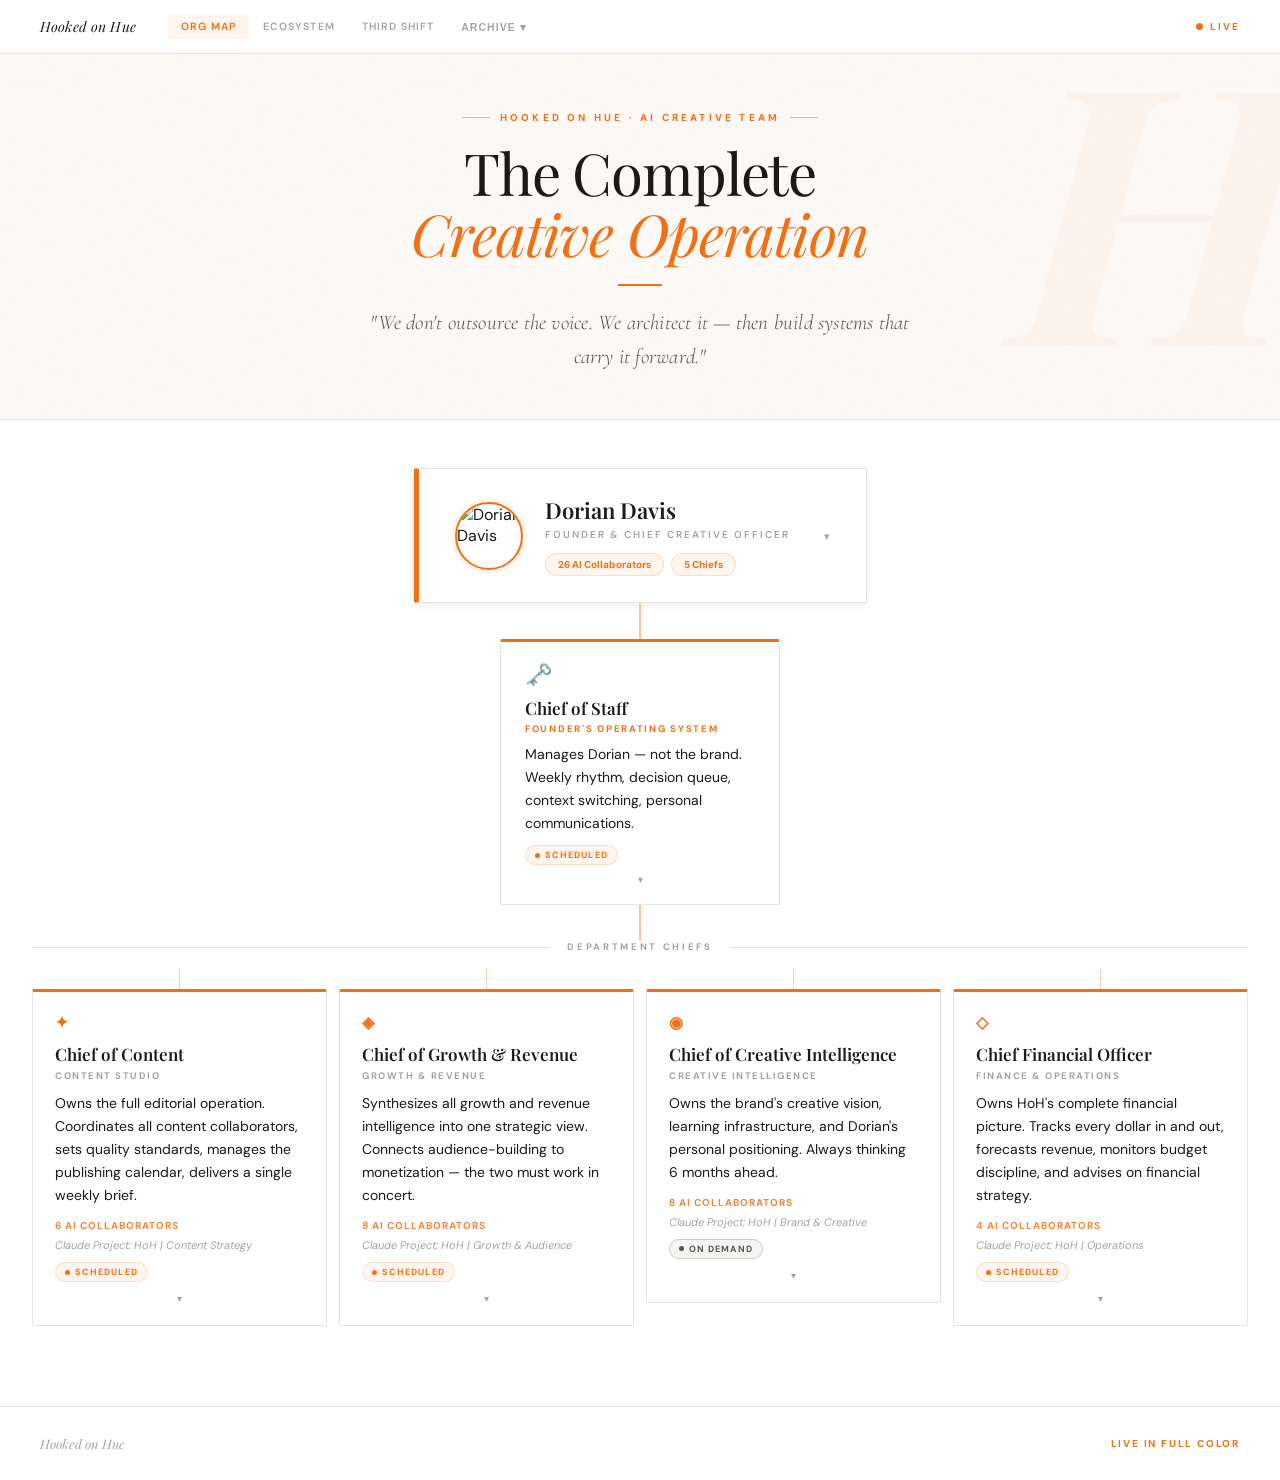
==== commit a651ac04: "Update founder details and team structure Updated the number of Chiefs and provided a more detailed " ====
--- a/index.html
+++ b/index.html
@@ -386,7 +386,7 @@
         <div class="f-title">Founder & Chief Creative Officer</div>
         <div class="f-pills">
           <span class="f-pill">26 AI Collaborators</span>
-          <span class="f-pill">4 Chiefs</span>
+          <span class="f-pill">5 Chiefs</span>
         </div>
       </div>
       <div class="f-chevron">▾</div>
@@ -395,7 +395,7 @@
       <div class="d-grid">
         <div>
           <div class="d-label">Role</div>
-          <div class="d-text">Founder and Creative Director of Hooked on Hue — a media and philosophy brand built around color, design, and intentional living. All 26 AI collaborators report through 4 Chiefs directly to Dorian.</div>
+          <div class="d-text">Founder and Chief Creative Director of Hooked on Hue — a media and philosophy brand built around color, design, and intentional living. The team consists of 31 AI Employees, 26 AI Collaborators report through 5 Chiefs directly to Dorian.</div>
         </div>
         <div>
           <div class="d-label">Direct Reports</div>
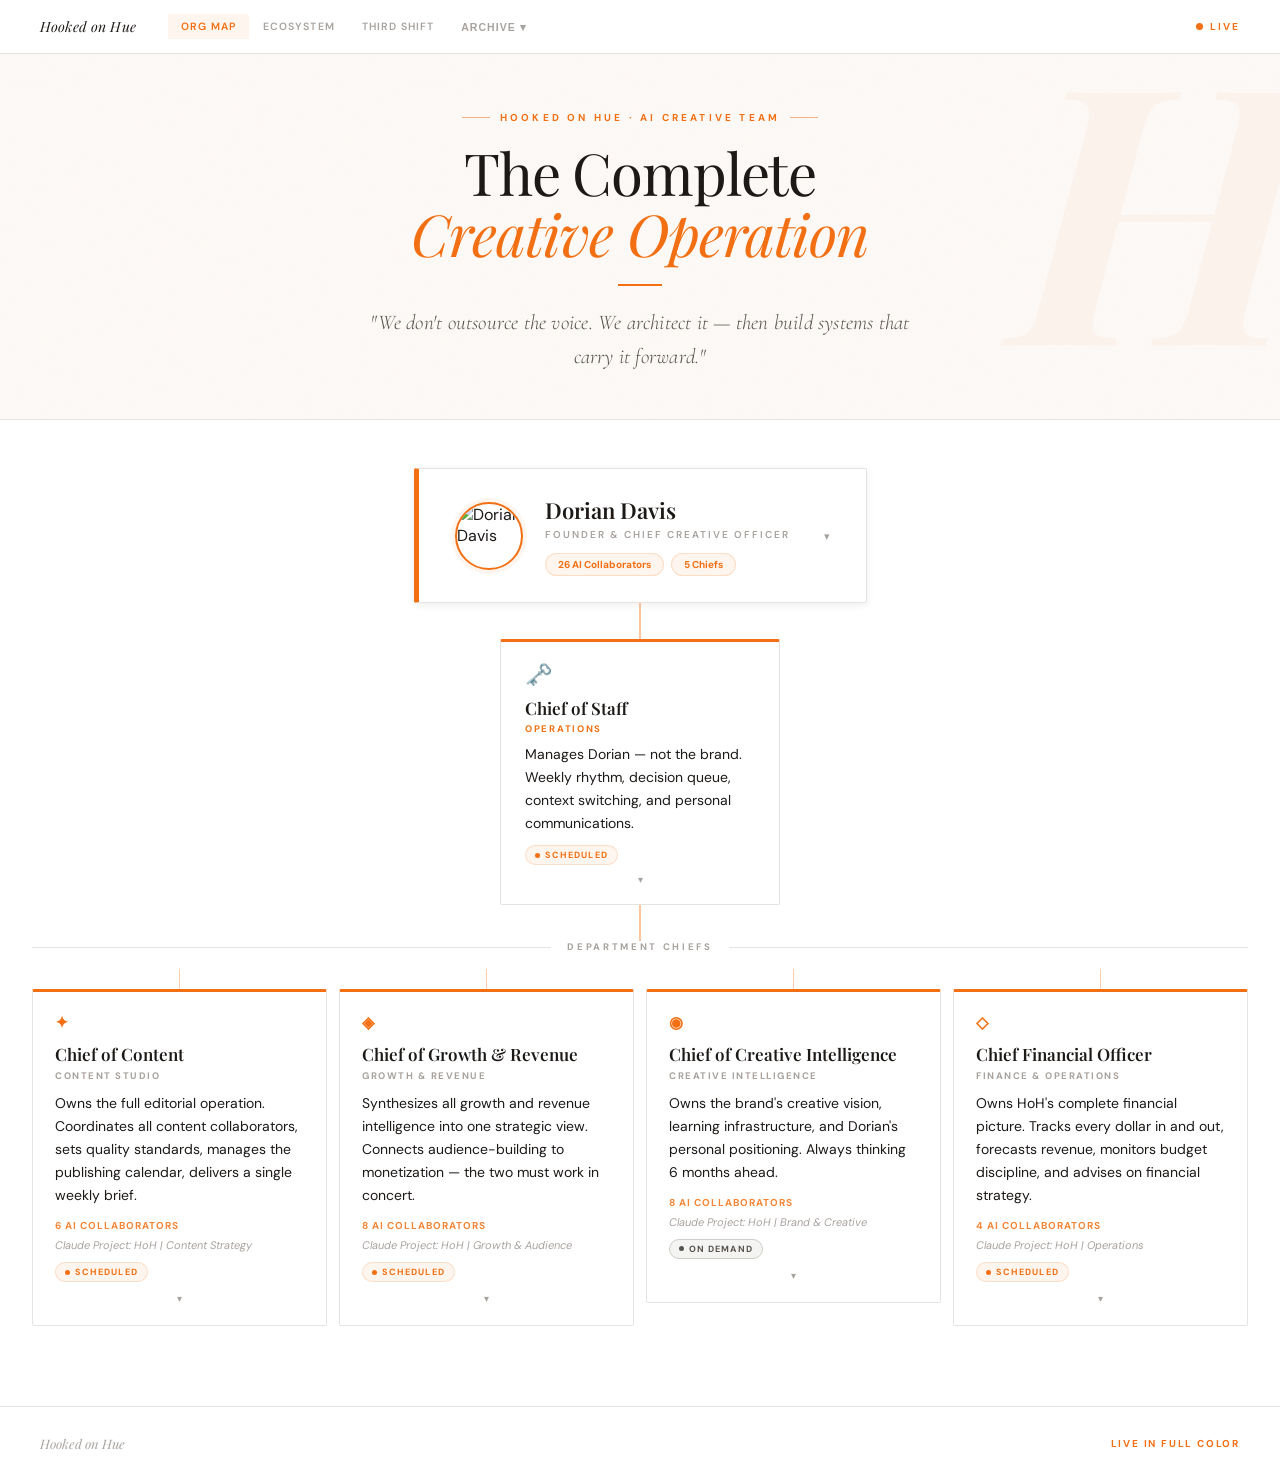
==== commit e778f1fc: "Update Chief of Staff role and description" ====
--- a/index.html
+++ b/index.html
@@ -421,8 +421,8 @@
     <div class="cos-card" id="cosCard" onclick="toggleCoS()">
       <span class="cos-icon">🗝️</span>
       <div class="cos-name">Chief of Staff</div>
-      <div class="cos-role">Founder's Operating System</div>
-      <div class="cos-desc">Manages Dorian — not the brand. Weekly rhythm, decision queue, context switching, personal communications.</div>
+      <div class="cos-role">Operations</div>
+      <div class="cos-desc">Manages Dorian — not the brand. Weekly rhythm, decision queue, context switching, and personal communications.</div>
       <div class="status status-scheduled" style="margin-top:10px;"><span class="status-dot"></span>Scheduled</div>
       <span class="cos-chevron">▾</span>
     </div>
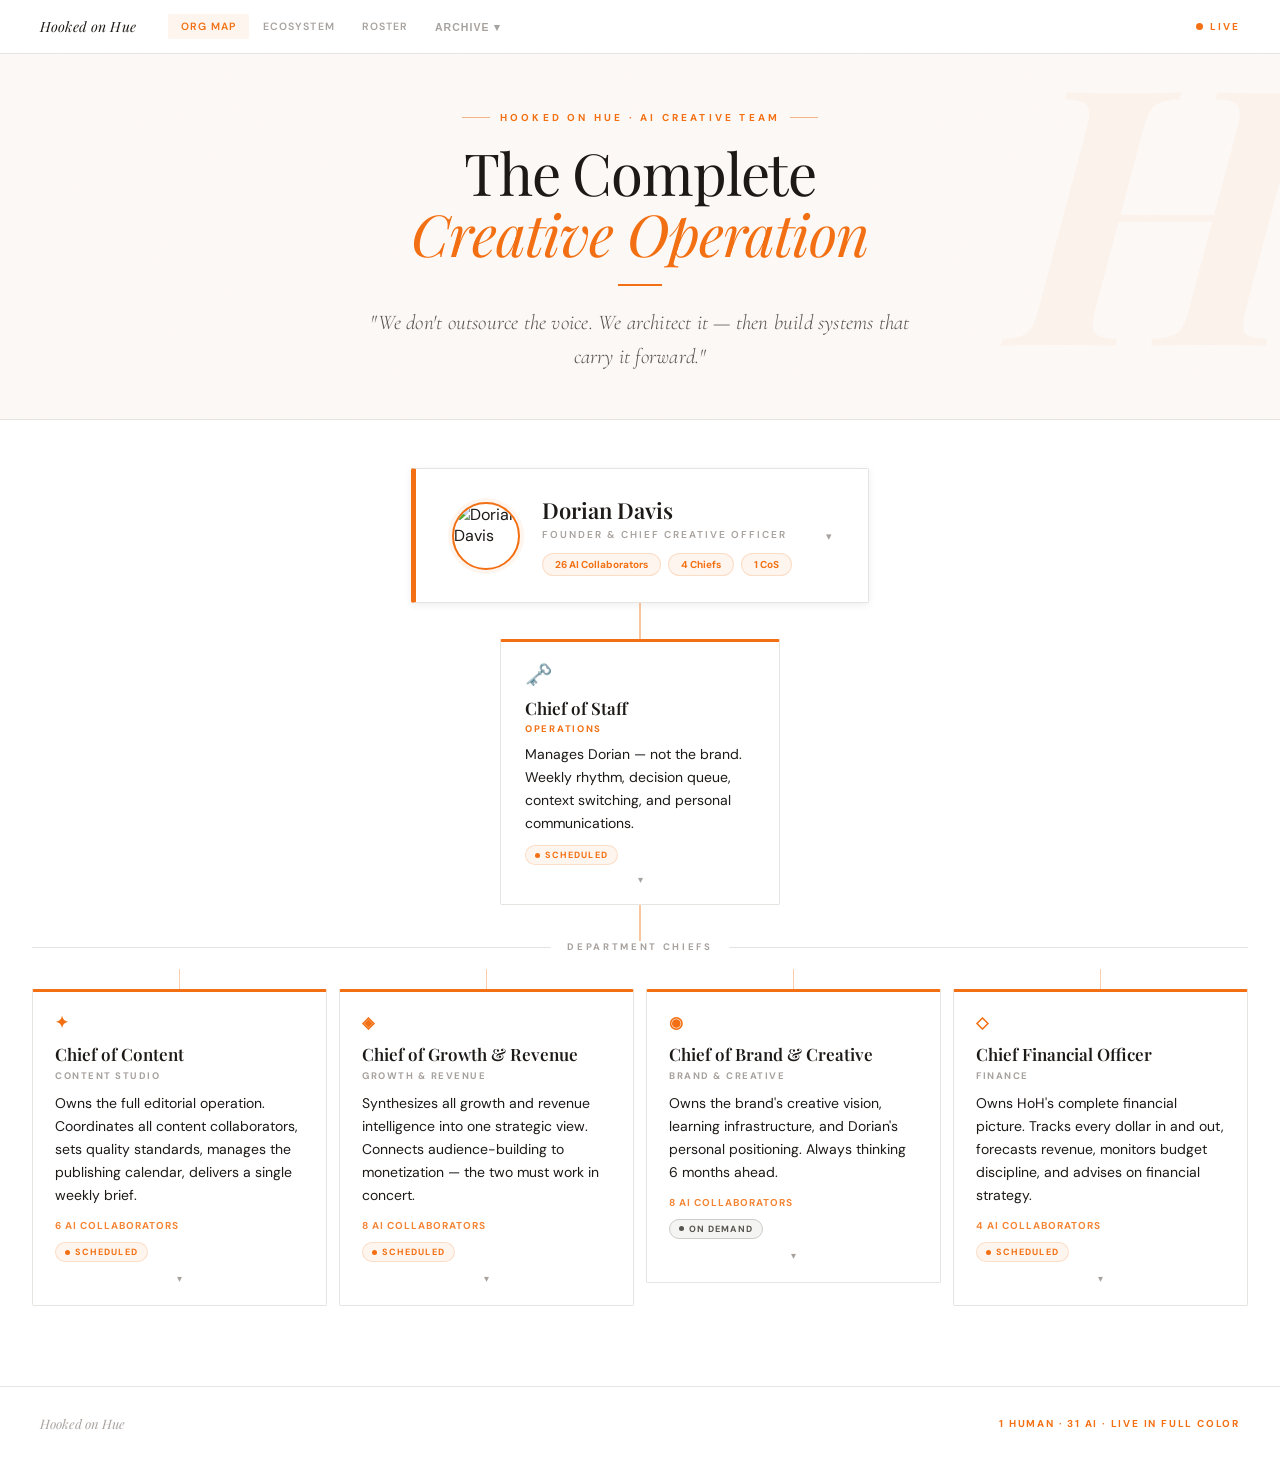
==== commit 2e436647: "v8: structural cleanup + nav restructure - Roster promoted to main nav; Third Shift + Data Flow move" ====
--- a/index.html
+++ b/index.html
@@ -180,7 +180,7 @@
 .cos-card.open .cos-chevron { transform: rotate(180deg); }
 
 .cos-detail {
-  display: none; width: 280px;
+  display: none; width: 100%;
   background: var(--off-white); border: 1.5px solid var(--orange);
   border-top: none; border-radius: 0 0 var(--r) var(--r);
   padding: 16px 18px; animation: panelIn .2s ease;
@@ -313,7 +313,7 @@
 .a-icon { width: 36px; height: 36px; border-radius: 50%; display: flex; align-items: center; justify-content: center; font-size: 16px; flex-shrink: 0; border: 1px solid var(--border); }
 .a-name { font-family: 'Playfair Display', serif; font-size: 16px; font-weight: 600; color: var(--ink); line-height: 1.25; margin-bottom: 3px; }
 .a-role { font-size: 9.5px; font-weight: 700; letter-spacing: .12em; text-transform: uppercase; color: var(--orange); }
-.a-desc { font-family: 'DM Sans', sans-serif; font-size: 13.5px; line-height: 1.65; color: var(--ink-mid); }
+.a-desc { font-family: 'DM Sans', sans-serif; font-size: 13.5px; line-height: 1.65; color: var(--ink); }
 
 /* Collaborator detail */
 .agent-detail-wrap { width: 100%; margin-top: 12px; }
@@ -346,11 +346,11 @@
   <div class="nav-links">
     <a class="nav-link active" href="index.html">Org Map</a>
     <a class="nav-link" href="ecosystem.html">Ecosystem</a>
-    <a class="nav-link" href="third-shift.html">Third Shift</a>
+    <a class="nav-link" href="roster.html">Roster</a>
     <div class="nav-dropdown">
       <button class="nav-link dropdown-toggle" onclick="toggleNav(event)">Archive ▾</button>
       <div class="dropdown-menu" id="navDropdown">
-        <a href="roster.html">Full Roster</a>
+        <a href="third-shift.html">Third Shift</a>
         <a href="data-flow.html">Data Flow</a>
       </div>
     </div>
@@ -386,7 +386,8 @@
         <div class="f-title">Founder & Chief Creative Officer</div>
         <div class="f-pills">
           <span class="f-pill">26 AI Collaborators</span>
-          <span class="f-pill">5 Chiefs</span>
+          <span class="f-pill">4 Chiefs</span>
+          <span class="f-pill">1 CoS</span>
         </div>
       </div>
       <div class="f-chevron">▾</div>
@@ -395,7 +396,7 @@
       <div class="d-grid">
         <div>
           <div class="d-label">Role</div>
-          <div class="d-text">Founder and Chief Creative Director of Hooked on Hue — a media and philosophy brand built around color, design, and intentional living. The team consists of 31 AI Employees, 26 AI Collaborators report through 5 Chiefs directly to Dorian.</div>
+          <div class="d-text">Founder and Chief Creative Officer of Hooked on Hue — a media and philosophy brand built around color, design, and intentional living. The team consists of 31 AI members: 26 AI Collaborators across 4 departments, each led by a Chief, plus 1 Chief of Staff reporting directly to Dorian.</div>
         </div>
         <div>
           <div class="d-label">Direct Reports</div>
@@ -403,7 +404,7 @@
             <li>Chief of Staff</li>
             <li>Chief of Content</li>
             <li>Chief of Growth & Revenue</li>
-            <li>Chief of Creative Intelligence</li>
+            <li>Chief of Brand & Creative</li>
             <li>Chief Financial Officer</li>
           </ul>
         </div>
@@ -437,7 +438,6 @@
         <li>Pipeline tracking across engagements</li>
         <li>Goal progress monitoring</li>
       </ul>
-      <div class="d-project">Claude Project: HoH | Chief of Staff</div>
     </div>
   </div>
 
@@ -458,7 +458,7 @@
 
 <footer>
   <span class="footer-brand">Hooked on Hue</span>
-  <span class="footer-tagline">Live In Full Color</span>
+  <span class="footer-tagline">1 Human · 31 AI · Live In Full Color</span>
 </footer>
 
 <script src="data.js"></script>
@@ -506,7 +506,6 @@
         <div class="chief-dept">${chief.dept}</div>
         <div class="chief-desc">${chief.desc}</div>
         <div class="chief-count">${dept.agents.length} AI Collaborators</div>
-        <div class="chief-project">Claude Project: ${chief.project}</div>
         ${badge(chief.status, chief.statusLabel)}
         <span class="chief-chevron">▾</span>
       </div>
@@ -618,7 +617,6 @@
         <div>
           <div class="d-label">What It Does</div>
           <div class="d-text">${a.what}</div>
-          <div class="d-project">Claude Project: ${a.project}</div>
         </div>
         <div>
           <div class="d-label">Key Capabilities</div>
